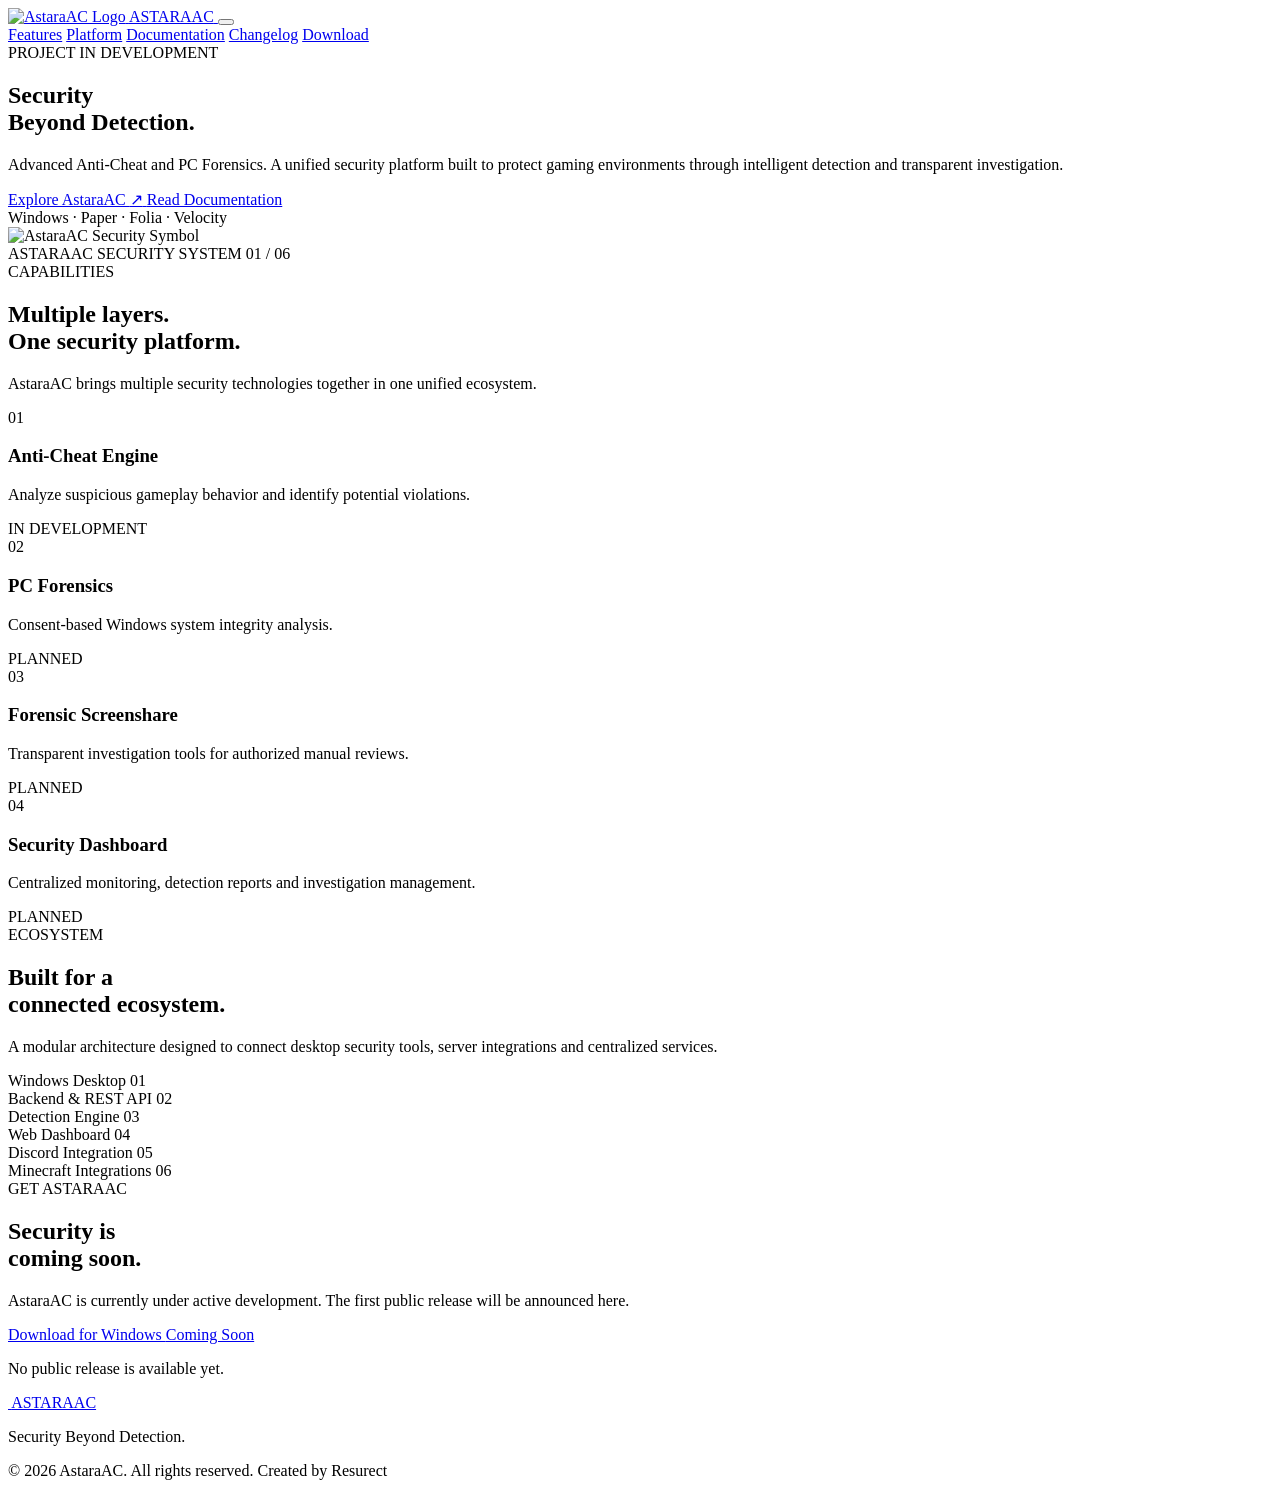
==== AstaraAC-Website/index.html @ bf748421 "Create index.html" ====
<!DOCTYPE html>
<html lang="en">
<head>
    <meta charset="UTF-8">
    <meta name="viewport" content="width=device-width, initial-scale=1.0">

    <meta name="theme-color" content="#08090d">
    <meta name="description" content="AstaraAC is an advanced anti-cheat and PC security platform currently under development.">

    <title>AstaraAC — Security Beyond Detection</title>

    <link rel="icon" type="image/png" href="assets/images/astaraac-logo.png">
    <link rel="stylesheet" href="css/style.css">

    <link rel="preconnect" href="https://fonts.googleapis.com">
    <link rel="preconnect" href="https://fonts.gstatic.com" crossorigin>
    <link href="https://fonts.googleapis.com/css2?family=Inter:wght@400;500;600;700;800&display=swap" rel="stylesheet">
</head>

<body>

    <!-- Navigation -->
    <header class="header">
        <nav class="navbar container">

            <a href="#" class="brand">
                <img src="assets/images/astaraac-logo.png" alt="AstaraAC Logo">
                <span>ASTARAAC</span>
            </a>

            <button class="menu-toggle" id="menuToggle" aria-label="Toggle navigation" aria-expanded="false">
                <span></span>
                <span></span>
                <span></span>
            </button>

            <div class="nav-links" id="navLinks">
                <a href="#features">Features</a>
                <a href="#platform">Platform</a>
                <a href="documentation.html">Documentation</a>
                <a href="changelog.html">Changelog</a>
                <a href="#download" class="nav-download">Download</a>
            </div>

        </nav>
    </header>


    <main>

        <!-- Hero Section -->
        <section class="hero container">

            <div class="hero-content">

                <div class="status-label">
                    <span class="status-dot"></span>
                    PROJECT IN DEVELOPMENT
                </div>

                <h1>
                    Security<br>
                    <span>Beyond Detection.</span>
                </h1>

                <p class="hero-description">
                    Advanced Anti-Cheat and PC Forensics.
                    A unified security platform built to protect
                    gaming environments through intelligent detection
                    and transparent investigation.
                </p>

                <div class="hero-actions">
                    <a href="#download" class="button button-primary">
                        Explore AstaraAC
                        <span>↗</span>
                    </a>

                    <a href="documentation.html" class="button button-secondary">
                        Read Documentation
                    </a>
                </div>

                <div class="hero-platforms">
                    <span>Windows</span>
                    <span class="platform-divider">·</span>
                    <span>Paper</span>
                    <span class="platform-divider">·</span>
                    <span>Folia</span>
                    <span class="platform-divider">·</span>
                    <span>Velocity</span>
                </div>

            </div>

            <div class="hero-visual">
                <div class="visual-glow"></div>
                <div class="visual-grid"></div>

                <img
                    src="assets/images/astaraac-logo.png"
                    alt="AstaraAC Security Symbol"
                    class="hero-logo"
                >

                <div class="visual-caption">
                    <span>ASTARAAC SECURITY SYSTEM</span>
                    <span>01 / 06</span>
                </div>
            </div>

        </section>


        <!-- Features Section -->
        <section class="features-section container" id="features">

            <div class="section-heading">
                <span class="section-label">CAPABILITIES</span>

                <h2>
                    Multiple layers.<br>
                    <span>One security platform.</span>
                </h2>

                <p>
                    AstaraAC brings multiple security technologies
                    together in one unified ecosystem.
                </p>
            </div>

            <div class="features-grid">

                <article class="feature-card">
                    <span class="feature-number">01</span>
                    <h3>Anti-Cheat Engine</h3>
                    <p>
                        Analyze suspicious gameplay behavior
                        and identify potential violations.
                    </p>
                    <span class="feature-status">IN DEVELOPMENT</span>
                </article>

                <article class="feature-card">
                    <span class="feature-number">02</span>
                    <h3>PC Forensics</h3>
                    <p>
                        Consent-based Windows system
                        integrity analysis.
                    </p>
                    <span class="feature-status">PLANNED</span>
                </article>

                <article class="feature-card">
                    <span class="feature-number">03</span>
                    <h3>Forensic Screenshare</h3>
                    <p>
                        Transparent investigation tools
                        for authorized manual reviews.
                    </p>
                    <span class="feature-status">PLANNED</span>
                </article>

                <article class="feature-card">
                    <span class="feature-number">04</span>
                    <h3>Security Dashboard</h3>
                    <p>
                        Centralized monitoring, detection
                        reports and investigation management.
                    </p>
                    <span class="feature-status">PLANNED</span>
                </article>

            </div>

        </section>


        <!-- Platform Section -->
        <section class="platform-section" id="platform">

            <div class="container platform-content">

                <div>
                    <span class="section-label">ECOSYSTEM</span>

                    <h2>
                        Built for a<br>
                        <span>connected ecosystem.</span>
                    </h2>

                    <p>
                        A modular architecture designed to connect
                        desktop security tools, server integrations
                        and centralized services.
                    </p>
                </div>

                <div class="platform-list">
                    <div>Windows Desktop <span>01</span></div>
                    <div>Backend & REST API <span>02</span></div>
                    <div>Detection Engine <span>03</span></div>
                    <div>Web Dashboard <span>04</span></div>
                    <div>Discord Integration <span>05</span></div>
                    <div>Minecraft Integrations <span>06</span></div>
                </div>

            </div>

        </section>


        <!-- Download Section -->
        <section class="download-section container" id="download">

            <span class="section-label">GET ASTARAAC</span>

            <h2>
                Security is<br>
                <span>coming soon.</span>
            </h2>

            <p>
                AstaraAC is currently under active development.
                The first public release will be announced here.
            </p>

            <a href="#" class="button button-disabled" aria-disabled="true">
                Download for Windows
                <span>Coming Soon</span>
            </a>

            <p class="download-note">
                No public release is available yet.
            </p>

        </section>

    </main>


    <!-- Footer -->
    <footer class="footer">

        <div class="container footer-content">

            <a href="#" class="brand">
                <img src="assets/images/astaraac-logo.png" alt="">
                <span>ASTARAAC</span>
            </a>

            <p>
                Security Beyond Detection.
            </p>

            <div class="footer-bottom">
                <span>© 2026 AstaraAC. All rights reserved.</span>
                <span>Created by Resurect</span>
            </div>

        </div>

    </footer>


    <script src="js/main.js"></script>

</body>
</html>
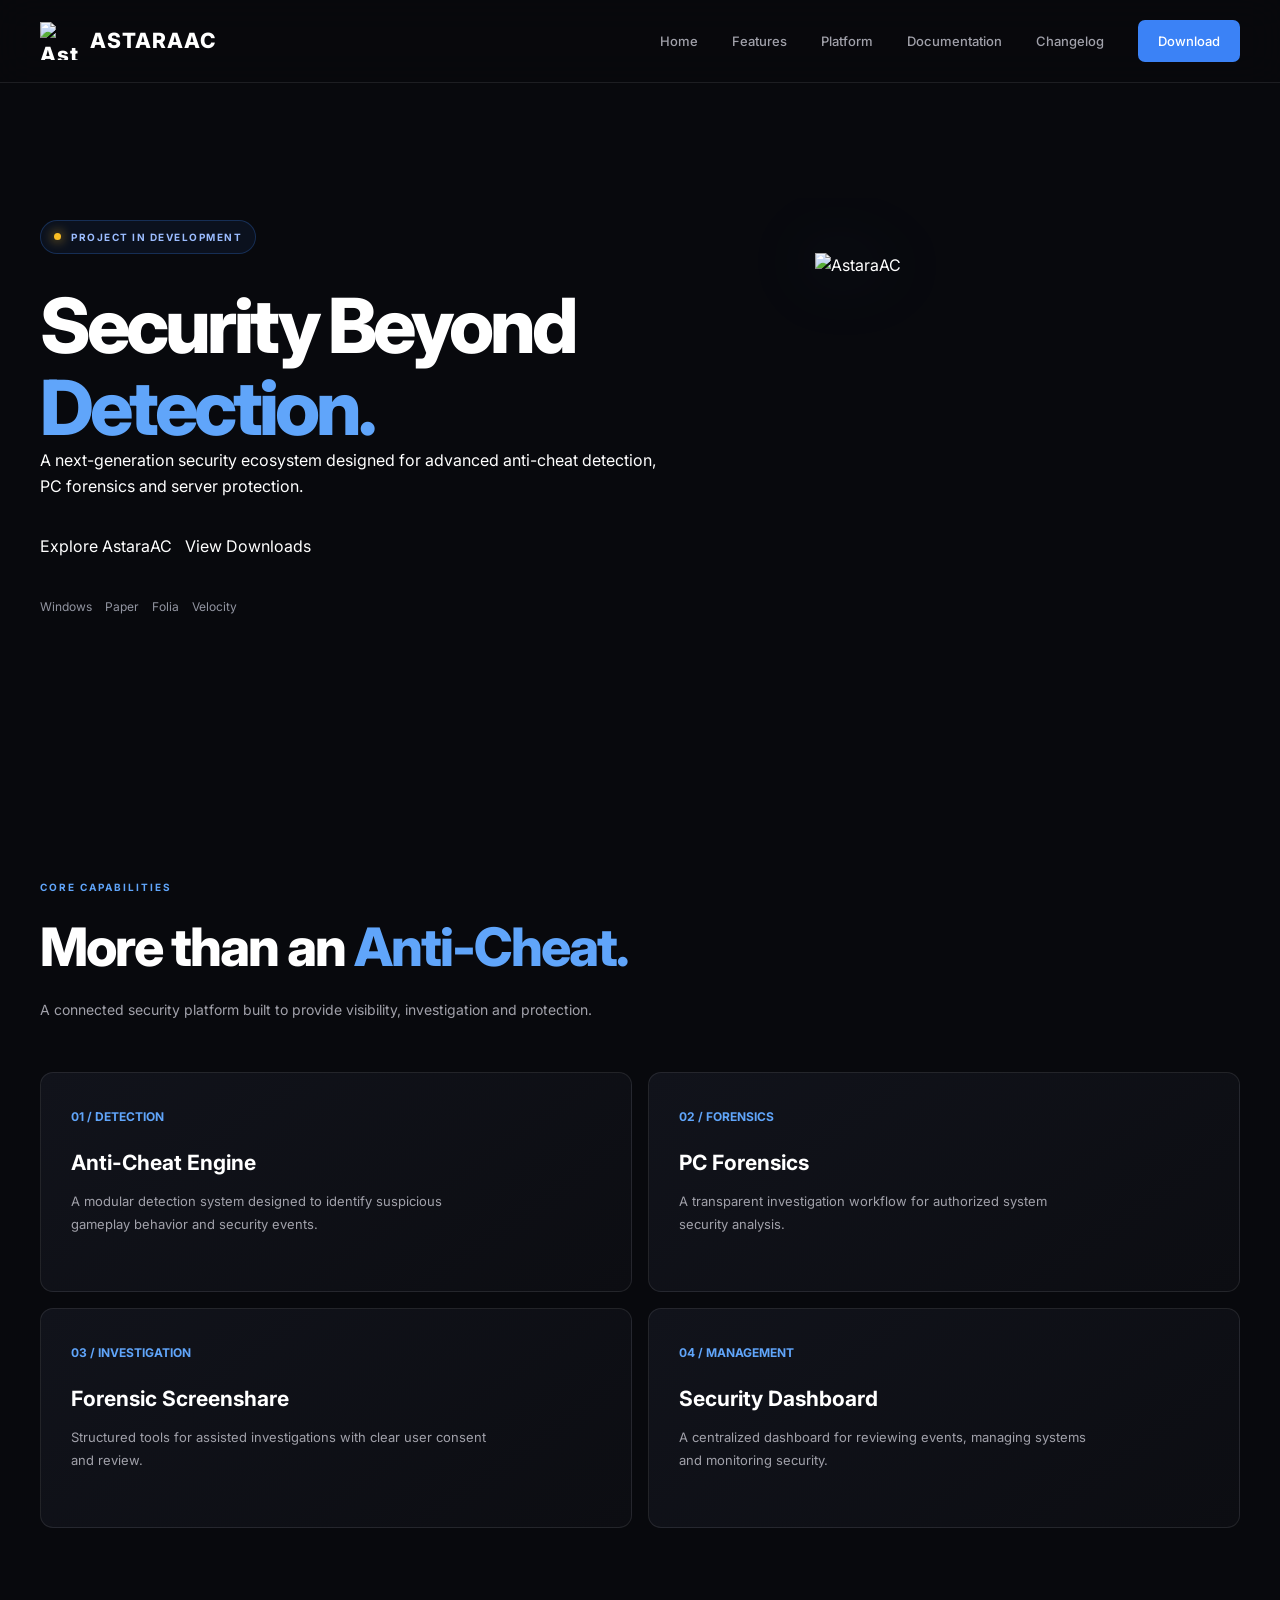
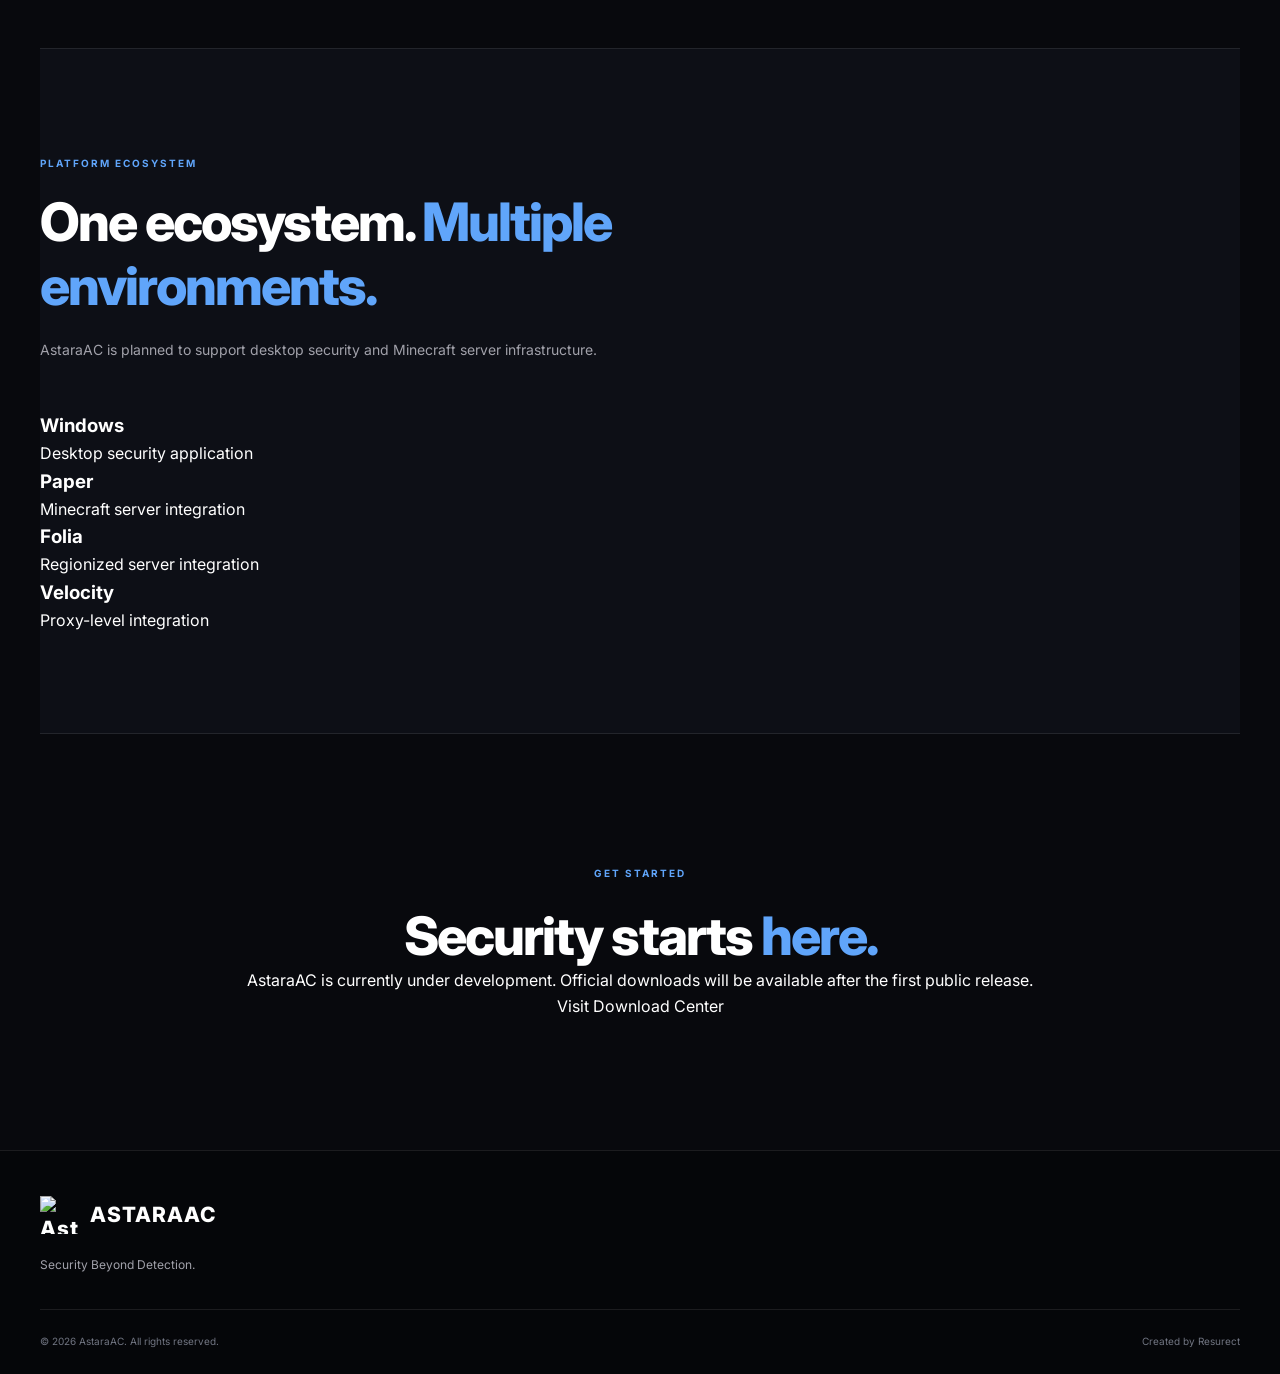
==== commit 378a6e24: "Update index.html" ====
--- a/AstaraAC-Website/index.html
+++ b/AstaraAC-Website/index.html
@@ -4,9 +4,8 @@
 <head>
     <meta charset="UTF-8">
     <meta name="viewport" content="width=device-width, initial-scale=1.0">
-
     <meta name="theme-color" content="#08090d">
-    <meta name="description" content="AstaraAC is an advanced anti-cheat and PC security platform currently under development.">
+    <meta name="description" content="AstaraAC — Security Beyond Detection. Advanced security platform for Windows and Minecraft server networks.">
 
     <title>AstaraAC — Security Beyond Detection</title>
 
@@ -20,251 +19,269 @@
 
 <body>
 
-    <!-- Navigation -->
-    <header class="header">
-        <nav class="navbar container">
-
-            <a href="#" class="brand">
-                <img src="assets/images/astaraac-logo.png" alt="AstaraAC Logo">
-                <span>ASTARAAC</span>
+<header class="header">
+    <nav class="navbar container">
+
+        <a href="index.html" class="brand">
+            <img src="assets/images/astaraac-logo.png" alt="AstaraAC Logo">
+            <span>ASTARAAC</span>
+        </a>
+
+        <button class="menu-toggle" id="menuToggle" aria-label="Toggle navigation" aria-expanded="false">
+            <span></span>
+            <span></span>
+            <span></span>
+        </button>
+
+        <div class="nav-links" id="navLinks">
+            <a href="index.html">Home</a>
+            <a href="#features">Features</a>
+            <a href="#platform">Platform</a>
+            <a href="documentation.html">Documentation</a>
+            <a href="changelog.html">Changelog</a>
+            <a href="downloads.html" class="nav-download">Download</a>
+        </div>
+
+    </nav>
+</header>
+
+
+<main>
+
+    <!-- HERO -->
+
+    <section class="hero container">
+
+        <div class="hero-content">
+
+            <span class="status-label">
+                <span class="status-dot"></span>
+                PROJECT IN DEVELOPMENT
+            </span>
+
+            <h1>
+                Security Beyond
+                <span>Detection.</span>
+            </h1>
+
+            <p>
+                A next-generation security ecosystem designed
+                for advanced anti-cheat detection, PC forensics
+                and server protection.
+            </p>
+
+            <div class="hero-actions">
+                <a href="documentation.html" class="btn btn-primary">
+                    Explore AstaraAC
+                </a>
+
+                <a href="downloads.html" class="btn btn-secondary">
+                    View Downloads
+                </a>
+            </div>
+
+            <div class="hero-platforms">
+                <span>Windows</span>
+                <span>Paper</span>
+                <span>Folia</span>
+                <span>Velocity</span>
+            </div>
+
+        </div>
+
+
+        <div class="hero-visual">
+
+            <div class="hero-glow"></div>
+
+            <div class="hero-grid"></div>
+
+            <img
+                src="assets/images/astaraac-logo.png"
+                alt="AstaraAC"
+                class="hero-logo"
+            >
+
+            <div class="hero-orbit"></div>
+
+        </div>
+
+    </section>
+
+
+    <!-- FEATURES -->
+
+    <section class="features-section container" id="features">
+
+        <div class="section-heading">
+            <span class="section-label">CORE CAPABILITIES</span>
+
+            <h2>
+                More than an
+                <span>Anti-Cheat.</span>
+            </h2>
+
+            <p>
+                A connected security platform built to provide
+                visibility, investigation and protection.
+            </p>
+        </div>
+
+
+        <div class="features-grid">
+
+            <article class="feature-card">
+                <span class="feature-number">01 / DETECTION</span>
+
+                <h3>Anti-Cheat Engine</h3>
+
+                <p>
+                    A modular detection system designed to identify
+                    suspicious gameplay behavior and security events.
+                </p>
+            </article>
+
+
+            <article class="feature-card">
+                <span class="feature-number">02 / FORENSICS</span>
+
+                <h3>PC Forensics</h3>
+
+                <p>
+                    A transparent investigation workflow for
+                    authorized system security analysis.
+                </p>
+            </article>
+
+
+            <article class="feature-card">
+                <span class="feature-number">03 / INVESTIGATION</span>
+
+                <h3>Forensic Screenshare</h3>
+
+                <p>
+                    Structured tools for assisted investigations
+                    with clear user consent and review.
+                </p>
+            </article>
+
+
+            <article class="feature-card">
+                <span class="feature-number">04 / MANAGEMENT</span>
+
+                <h3>Security Dashboard</h3>
+
+                <p>
+                    A centralized dashboard for reviewing events,
+                    managing systems and monitoring security.
+                </p>
+            </article>
+
+        </div>
+
+    </section>
+
+
+    <!-- PLATFORM -->
+
+    <section class="platform-section container" id="platform">
+
+        <div class="section-heading">
+            <span class="section-label">PLATFORM ECOSYSTEM</span>
+
+            <h2>
+                One ecosystem.
+                <span>Multiple environments.</span>
+            </h2>
+
+            <p>
+                AstaraAC is planned to support desktop security
+                and Minecraft server infrastructure.
+            </p>
+        </div>
+
+
+        <div class="platform-grid">
+
+            <div class="platform-card">
+                <h3>Windows</h3>
+                <p>Desktop security application</p>
+            </div>
+
+            <div class="platform-card">
+                <h3>Paper</h3>
+                <p>Minecraft server integration</p>
+            </div>
+
+            <div class="platform-card">
+                <h3>Folia</h3>
+                <p>Regionized server integration</p>
+            </div>
+
+            <div class="platform-card">
+                <h3>Velocity</h3>
+                <p>Proxy-level integration</p>
+            </div>
+
+        </div>
+
+    </section>
+
+
+    <!-- DOWNLOAD -->
+
+    <section class="download-section container" id="download">
+
+        <div class="download-content">
+
+            <span class="section-label">GET STARTED</span>
+
+            <h2>
+                Security starts
+                <span>here.</span>
+            </h2>
+
+            <p>
+                AstaraAC is currently under development.
+                Official downloads will be available after
+                the first public release.
+            </p>
+
+            <a href="downloads.html" class="btn btn-primary">
+                Visit Download Center
             </a>
 
-            <button class="menu-toggle" id="menuToggle" aria-label="Toggle navigation" aria-expanded="false">
-                <span></span>
-                <span></span>
-                <span></span>
-            </button>
-
-            <div class="nav-links" id="navLinks">
-                <a href="#features">Features</a>
-                <a href="#platform">Platform</a>
-                <a href="documentation.html">Documentation</a>
-                <a href="changelog.html">Changelog</a>
-                <a href="#download" class="nav-download">Download</a>
-            </div>
-
-        </nav>
-    </header>
-
-
-    <main>
-
-        <!-- Hero Section -->
-        <section class="hero container">
-
-            <div class="hero-content">
-
-                <div class="status-label">
-                    <span class="status-dot"></span>
-                    PROJECT IN DEVELOPMENT
-                </div>
-
-                <h1>
-                    Security<br>
-                    <span>Beyond Detection.</span>
-                </h1>
-
-                <p class="hero-description">
-                    Advanced Anti-Cheat and PC Forensics.
-                    A unified security platform built to protect
-                    gaming environments through intelligent detection
-                    and transparent investigation.
-                </p>
-
-                <div class="hero-actions">
-                    <a href="#download" class="button button-primary">
-                        Explore AstaraAC
-                        <span>↗</span>
-                    </a>
-
-                    <a href="documentation.html" class="button button-secondary">
-                        Read Documentation
-                    </a>
-                </div>
-
-                <div class="hero-platforms">
-                    <span>Windows</span>
-                    <span class="platform-divider">·</span>
-                    <span>Paper</span>
-                    <span class="platform-divider">·</span>
-                    <span>Folia</span>
-                    <span class="platform-divider">·</span>
-                    <span>Velocity</span>
-                </div>
-
-            </div>
-
-            <div class="hero-visual">
-                <div class="visual-glow"></div>
-                <div class="visual-grid"></div>
-
-                <img
-                    src="assets/images/astaraac-logo.png"
-                    alt="AstaraAC Security Symbol"
-                    class="hero-logo"
-                >
-
-                <div class="visual-caption">
-                    <span>ASTARAAC SECURITY SYSTEM</span>
-                    <span>01 / 06</span>
-                </div>
-            </div>
-
-        </section>
-
-
-        <!-- Features Section -->
-        <section class="features-section container" id="features">
-
-            <div class="section-heading">
-                <span class="section-label">CAPABILITIES</span>
-
-                <h2>
-                    Multiple layers.<br>
-                    <span>One security platform.</span>
-                </h2>
-
-                <p>
-                    AstaraAC brings multiple security technologies
-                    together in one unified ecosystem.
-                </p>
-            </div>
-
-            <div class="features-grid">
-
-                <article class="feature-card">
-                    <span class="feature-number">01</span>
-                    <h3>Anti-Cheat Engine</h3>
-                    <p>
-                        Analyze suspicious gameplay behavior
-                        and identify potential violations.
-                    </p>
-                    <span class="feature-status">IN DEVELOPMENT</span>
-                </article>
-
-                <article class="feature-card">
-                    <span class="feature-number">02</span>
-                    <h3>PC Forensics</h3>
-                    <p>
-                        Consent-based Windows system
-                        integrity analysis.
-                    </p>
-                    <span class="feature-status">PLANNED</span>
-                </article>
-
-                <article class="feature-card">
-                    <span class="feature-number">03</span>
-                    <h3>Forensic Screenshare</h3>
-                    <p>
-                        Transparent investigation tools
-                        for authorized manual reviews.
-                    </p>
-                    <span class="feature-status">PLANNED</span>
-                </article>
-
-                <article class="feature-card">
-                    <span class="feature-number">04</span>
-                    <h3>Security Dashboard</h3>
-                    <p>
-                        Centralized monitoring, detection
-                        reports and investigation management.
-                    </p>
-                    <span class="feature-status">PLANNED</span>
-                </article>
-
-            </div>
-
-        </section>
-
-
-        <!-- Platform Section -->
-        <section class="platform-section" id="platform">
-
-            <div class="container platform-content">
-
-                <div>
-                    <span class="section-label">ECOSYSTEM</span>
-
-                    <h2>
-                        Built for a<br>
-                        <span>connected ecosystem.</span>
-                    </h2>
-
-                    <p>
-                        A modular architecture designed to connect
-                        desktop security tools, server integrations
-                        and centralized services.
-                    </p>
-                </div>
-
-                <div class="platform-list">
-                    <div>Windows Desktop <span>01</span></div>
-                    <div>Backend & REST API <span>02</span></div>
-                    <div>Detection Engine <span>03</span></div>
-                    <div>Web Dashboard <span>04</span></div>
-                    <div>Discord Integration <span>05</span></div>
-                    <div>Minecraft Integrations <span>06</span></div>
-                </div>
-
-            </div>
-
-        </section>
-
-
-        <!-- Download Section -->
-        <section class="download-section container" id="download">
-
-            <span class="section-label">GET ASTARAAC</span>
-
-            <h2>
-                Security is<br>
-                <span>coming soon.</span>
-            </h2>
-
-            <p>
-                AstaraAC is currently under active development.
-                The first public release will be announced here.
-            </p>
-
-            <a href="#" class="button button-disabled" aria-disabled="true">
-                Download for Windows
-                <span>Coming Soon</span>
-            </a>
-
-            <p class="download-note">
-                No public release is available yet.
-            </p>
-
-        </section>
-
-    </main>
-
-
-    <!-- Footer -->
-    <footer class="footer">
-
-        <div class="container footer-content">
-
-            <a href="#" class="brand">
-                <img src="assets/images/astaraac-logo.png" alt="">
-                <span>ASTARAAC</span>
-            </a>
-
-            <p>
-                Security Beyond Detection.
-            </p>
-
-            <div class="footer-bottom">
-                <span>© 2026 AstaraAC. All rights reserved.</span>
-                <span>Created by Resurect</span>
-            </div>
-
-        </div>
-
-    </footer>
-
-
-    <script src="js/main.js"></script>
+        </div>
+
+    </section>
+
+</main>
+
+
+<!-- FOOTER -->
+
+<footer class="footer">
+
+    <div class="container footer-content">
+
+        <a href="index.html" class="brand">
+            <img src="assets/images/astaraac-logo.png" alt="AstaraAC Logo">
+            <span>ASTARAAC</span>
+        </a>
+
+        <p>Security Beyond Detection.</p>
+
+        <div class="footer-bottom">
+            <span>© 2026 AstaraAC. All rights reserved.</span>
+            <span>Created by Resurect</span>
+        </div>
+
+    </div>
+
+</footer>
+
+
+<script src="js/main.js"></script>
 
 </body>
 </html>
--- a/AstaraAC-Website/css/style.css
+++ b/AstaraAC-Website/css/style.css
@@ -0,0 +1,657 @@
+
+/* ========================================
+   ASTARAAC — MAIN STYLESHEET
+   Created by Resurect
+======================================== */
+
+:root {
+    --background: #08090d;
+    --surface: #101116;
+    --surface-light: #171922;
+    --primary: #3b82f6;
+    --primary-light: #60a5fa;
+    --text: #ffffff;
+    --text-muted: #a1a1aa;
+    --border: rgba(255, 255, 255, 0.09);
+    --container: 1200px;
+}
+
+* {
+    margin: 0;
+    padding: 0;
+    box-sizing: border-box;
+}
+
+html {
+    scroll-behavior: smooth;
+    scroll-padding-top: 90px;
+}
+
+body {
+    font-family: 'Inter', sans-serif;
+    background: var(--background);
+    color: var(--text);
+    line-height: 1.6;
+    overflow-x: hidden;
+}
+
+a {
+    color: inherit;
+    text-decoration: none;
+}
+
+button {
+    font: inherit;
+}
+
+.container {
+    width: min(var(--container), calc(100% - 56px));
+    margin-inline: auto;
+}
+
+/* HEADER */
+
+.header {
+    position: sticky;
+    top: 0;
+    z-index: 1000;
+    background: rgba(8, 9, 13, 0.88);
+    backdrop-filter: blur(18px);
+    border-bottom: 1px solid var(--border);
+}
+
+.navbar {
+    min-height: 82px;
+    display: flex;
+    justify-content: space-between;
+    align-items: center;
+}
+
+.brand {
+    display: inline-flex;
+    align-items: center;
+    gap: 12px;
+    font-size: 21px;
+    font-weight: 800;
+    letter-spacing: 1px;
+}
+
+.brand img {
+    width: 38px;
+    height: 38px;
+    object-fit: contain;
+}
+
+.nav-links {
+    display: flex;
+    align-items: center;
+    gap: 34px;
+}
+
+.nav-links a {
+    color: var(--text-muted);
+    font-size: 13px;
+    font-weight: 500;
+    transition: color 0.25s ease;
+}
+
+.nav-links a:hover {
+    color: var(--text);
+}
+
+.nav-links .nav-download {
+    background: var(--primary);
+    color: white;
+    padding: 11px 20px;
+    border-radius: 7px;
+}
+
+.nav-download:hover {
+    background: #2563eb;
+}
+
+.menu-toggle {
+    display: none;
+    width: 42px;
+    height: 42px;
+    background: transparent;
+    border: 0;
+    cursor: pointer;
+    flex-direction: column;
+    justify-content: center;
+    gap: 6px;
+}
+
+.menu-toggle span {
+    width: 25px;
+    height: 2px;
+    background: white;
+    border-radius: 5px;
+}
+
+/* HERO */
+
+.hero {
+    min-height: 690px;
+    display: grid;
+    grid-template-columns: 1.1fr 0.9fr;
+    align-items: center;
+    gap: 45px;
+    padding-top: 75px;
+    padding-bottom: 95px;
+}
+
+.hero-content {
+    position: relative;
+    z-index: 2;
+}
+
+.status-label {
+    display: inline-flex;
+    align-items: center;
+    gap: 10px;
+    padding: 8px 13px;
+    border: 1px solid rgba(59, 130, 246, 0.25);
+    border-radius: 50px;
+    color: #9bbcff;
+    font-size: 10px;
+    font-weight: 700;
+    letter-spacing: 1.5px;
+    background: rgba(59, 130, 246, 0.07);
+    margin-bottom: 30px;
+}
+
+.status-dot {
+    width: 7px;
+    height: 7px;
+    background: #fbbf24;
+    border-radius: 50%;
+    box-shadow: 0 0 12px #fbbf24;
+}
+
+.hero h1 {
+    font-size: clamp(46px, 6vw, 76px);
+    font-weight: 800;
+    line-height: 1.08;
+    letter-spacing: -4px;
+}
+
+.hero h1 span,
+.section-heading h2 span,
+.platform-content h2 span,
+.download-section h2 span {
+    color: var(--primary-light);
+}
+
+.hero-description {
+    max-width: 540px;
+    color: var(--text-muted);
+    font-size: 16px;
+    line-height: 1.9;
+    margin-top: 27px;
+}
+
+.hero-actions {
+    display: flex;
+    flex-wrap: wrap;
+    gap: 13px;
+    margin-top: 35px;
+}
+
+.button {
+    min-height: 54px;
+    padding: 0 23px;
+    display: inline-flex;
+    justify-content: center;
+    align-items: center;
+    gap: 15px;
+    border-radius: 9px;
+    font-size: 13px;
+    font-weight: 600;
+    transition: 0.25s ease;
+}
+
+.button-primary {
+    background: var(--primary);
+    color: white;
+}
+
+.button-primary:hover {
+    background: #2563eb;
+    transform: translateY(-3px);
+    box-shadow: 0 10px 35px rgba(59, 130, 246, 0.22);
+}
+
+.button-secondary {
+    background: #17181e;
+    border: 1px solid var(--border);
+    color: white;
+}
+
+.button-secondary:hover {
+    background: #22242d;
+    transform: translateY(-3px);
+}
+
+.hero-platforms {
+    display: flex;
+    flex-wrap: wrap;
+    gap: 13px;
+    align-items: center;
+    margin-top: 37px;
+    color: #9295a1;
+    font-size: 12px;
+}
+
+.platform-divider {
+    color: var(--primary);
+}
+
+/* HERO VISUAL */
+
+.hero-visual {
+    min-height: 440px;
+    position: relative;
+    display: flex;
+    align-items: center;
+    justify-content: center;
+    overflow: hidden;
+}
+
+.visual-glow {
+    position: absolute;
+    width: 320px;
+    height: 320px;
+    background: var(--primary);
+    filter: blur(145px);
+    opacity: 0.2;
+}
+
+.visual-grid {
+    position: absolute;
+    inset: 0;
+    background-image:
+        linear-gradient(rgba(59,130,246,0.08) 1px, transparent 1px),
+        linear-gradient(90deg, rgba(59,130,246,0.08) 1px, transparent 1px);
+    background-size: 38px 38px;
+    mask-image: radial-gradient(ellipse, black, transparent 75%);
+}
+
+.hero-logo {
+    width: min(78%, 330px);
+    height: 330px;
+    object-fit: contain;
+    position: relative;
+    z-index: 1;
+    filter: drop-shadow(0 0 35px rgba(59,130,246,0.3));
+    animation: logo-float 5s ease-in-out infinite;
+}
+
+.visual-caption {
+    position: absolute;
+    bottom: 15px;
+    left: 0;
+    right: 0;
+    display: flex;
+    justify-content: space-between;
+    color: #686e7e;
+    font-size: 9px;
+    letter-spacing: 1.5px;
+}
+
+@keyframes logo-float {
+    0%, 100% {
+        transform: translateY(0);
+    }
+    50% {
+        transform: translateY(-12px);
+    }
+}
+
+/* SECTION HEADINGS */
+
+.features-section {
+    padding-top: 100px;
+    padding-bottom: 120px;
+}
+
+.section-heading {
+    max-width: 650px;
+    margin-bottom: 48px;
+}
+
+.section-label {
+    color: var(--primary-light);
+    font-size: 10px;
+    font-weight: 700;
+    letter-spacing: 2px;
+}
+
+.section-heading h2,
+.platform-content h2,
+.download-section h2 {
+    font-size: clamp(35px, 5vw, 53px);
+    font-weight: 800;
+    letter-spacing: -2px;
+    line-height: 1.2;
+    margin-top: 17px;
+}
+
+.section-heading p,
+.platform-content p,
+.download-section > p {
+    color: var(--text-muted);
+    font-size: 14px;
+    line-height: 1.9;
+    margin-top: 18px;
+}
+
+/* FEATURE CARDS */
+
+.features-grid {
+    display: grid;
+    grid-template-columns: repeat(2, 1fr);
+    gap: 16px;
+}
+
+.feature-card {
+    position: relative;
+    padding: 30px;
+    min-height: 220px;
+    background: linear-gradient(145deg, #11131b, #0c0d12);
+    border: 1px solid var(--border);
+    border-radius: 13px;
+    transition: 0.3s ease;
+    overflow: hidden;
+}
+
+.feature-card::after {
+    content: "";
+    position: absolute;
+    top: 0;
+    left: 0;
+    width: 0;
+    height: 2px;
+    background: var(--primary);
+    transition: width 0.35s ease;
+}
+
+.feature-card:hover {
+    transform: translateY(-5px);
+    border-color: rgba(59,130,246,0.4);
+}
+
+.feature-card:hover::after {
+    width: 100%;
+}
+
+.feature-number {
+    color: var(--primary-light);
+    font-size: 12px;
+    font-weight: 700;
+}
+
+.feature-card h3 {
+    font-size: 21px;
+    margin-top: 18px;
+}
+
+.feature-card p {
+    max-width: 420px;
+    color: var(--text-muted);
+    font-size: 13px;
+    line-height: 1.8;
+    margin-top: 10px;
+}
+
+.feature-status {
+    display: inline-block;
+    margin-top: 20px;
+    font-size: 9px;
+    font-weight: 700;
+    letter-spacing: 1.2px;
+    color: #91b3ff;
+}
+
+/* PLATFORM */
+
+.platform-section {
+    background: #0d0f16;
+    border-top: 1px solid var(--border);
+    border-bottom: 1px solid var(--border);
+    padding: 100px 0;
+}
+
+.platform-content {
+    display: grid;
+    grid-template-columns: 1fr 0.9fr;
+    align-items: center;
+    gap: 80px;
+}
+
+.platform-content p {
+    max-width: 460px;
+}
+
+.platform-list {
+    border-top: 1px solid var(--border);
+}
+
+.platform-list div {
+    display: flex;
+    justify-content: space-between;
+    padding: 19px 4px;
+    border-bottom: 1px solid var(--border);
+    font-size: 13px;
+    transition: color 0.2s ease;
+}
+
+.platform-list div:hover {
+    color: var(--primary-light);
+}
+
+.platform-list span {
+    color: #626a7b;
+    font-size: 11px;
+}
+
+/* DOWNLOAD */
+
+.download-section {
+    text-align: center;
+    padding-top: 125px;
+    padding-bottom: 130px;
+}
+
+.download-section h2 {
+    margin-top: 20px;
+}
+
+.download-section > p {
+    max-width: 540px;
+    margin: 20px auto 30px;
+}
+
+.button-disabled {
+    background: #171922;
+    color: #777e8e;
+    border: 1px solid var(--border);
+    cursor: not-allowed;
+    flex-direction: column;
+    gap: 0;
+    padding: 12px 30px;
+}
+
+.button-disabled span {
+    color: #7da5ff;
+    font-size: 9px;
+}
+
+.download-note {
+    font-size: 10px !important;
+    color: #666d7c !important;
+    margin-top: 15px !important;
+}
+
+/* FOOTER */
+
+.footer {
+    background: #050609;
+    border-top: 1px solid var(--border);
+    padding: 45px 0 25px;
+}
+
+.footer-content > p {
+    color: var(--text-muted);
+    font-size: 12px;
+    margin-top: 12px;
+}
+
+.footer-bottom {
+    display: flex;
+    justify-content: space-between;
+    gap: 15px;
+    border-top: 1px solid var(--border);
+    padding-top: 23px;
+    margin-top: 35px;
+    color: #717582;
+    font-size: 10px;
+}
+
+/* RESPONSIVE DESIGN */
+
+@media (max-width: 900px) {
+    .nav-links {
+        gap: 19px;
+    }
+
+    .hero {
+        gap: 15px;
+    }
+
+    .hero h1 {
+        letter-spacing: -2.5px;
+    }
+
+    .platform-content {
+        gap: 40px;
+    }
+}
+
+@media (max-width: 700px) {
+    .container {
+        width: calc(100% - 40px);
+    }
+
+    .navbar {
+        min-height: 72px;
+    }
+
+    .brand {
+        font-size: 18px;
+    }
+
+    .brand img {
+        width: 34px;
+        height: 34px;
+    }
+
+    .menu-toggle {
+        display: flex;
+    }
+
+    .nav-links {
+        display: none;
+        position: absolute;
+        top: 72px;
+        left: 0;
+        right: 0;
+        padding: 22px 25px;
+        background: #0d0f16;
+        border-bottom: 1px solid var(--border);
+        flex-direction: column;
+        align-items: stretch;
+        gap: 20px;
+    }
+
+    .nav-links.active {
+        display: flex;
+    }
+
+    .nav-links a {
+        font-size: 14px;
+    }
+
+    .nav-links .nav-download {
+        text-align: center;
+    }
+
+    .hero {
+        min-height: auto;
+        grid-template-columns: 1fr;
+        padding-top: 75px;
+        padding-bottom: 65px;
+        gap: 35px;
+    }
+
+    .hero h1 {
+        font-size: clamp(44px, 11vw, 61px);
+        letter-spacing: -2.5px;
+    }
+
+    .hero-description {
+        font-size: 14px;
+    }
+
+    .hero-visual {
+        min-height: 310px;
+    }
+
+    .hero-logo {
+        width: 250px;
+        height: 250px;
+    }
+
+    .features-section {
+        padding-top: 65px;
+        padding-bottom: 75px;
+    }
+
+    .features-grid {
+        grid-template-columns: 1fr;
+    }
+
+    .feature-card {
+        min-height: 200px;
+        padding: 25px;
+    }
+
+    .platform-section {
+        padding: 70px 0;
+    }
+
+    .platform-content {
+        grid-template-columns: 1fr;
+        gap: 35px;
+    }
+
+    .download-section {
+        padding-top: 85px;
+        padding-bottom: 90px;
+    }
+
+    .footer-bottom {
+        flex-direction: column;
+        gap: 12px;
+    }
+}
+
+@media (prefers-reduced-motion: reduce) {
+    *,
+    *::before,
+    *::after {
+        scroll-behavior: auto !important;
+        animation-duration: 0.01ms !important;
+        transition-duration: 0.01ms !important;
+    }
+}
